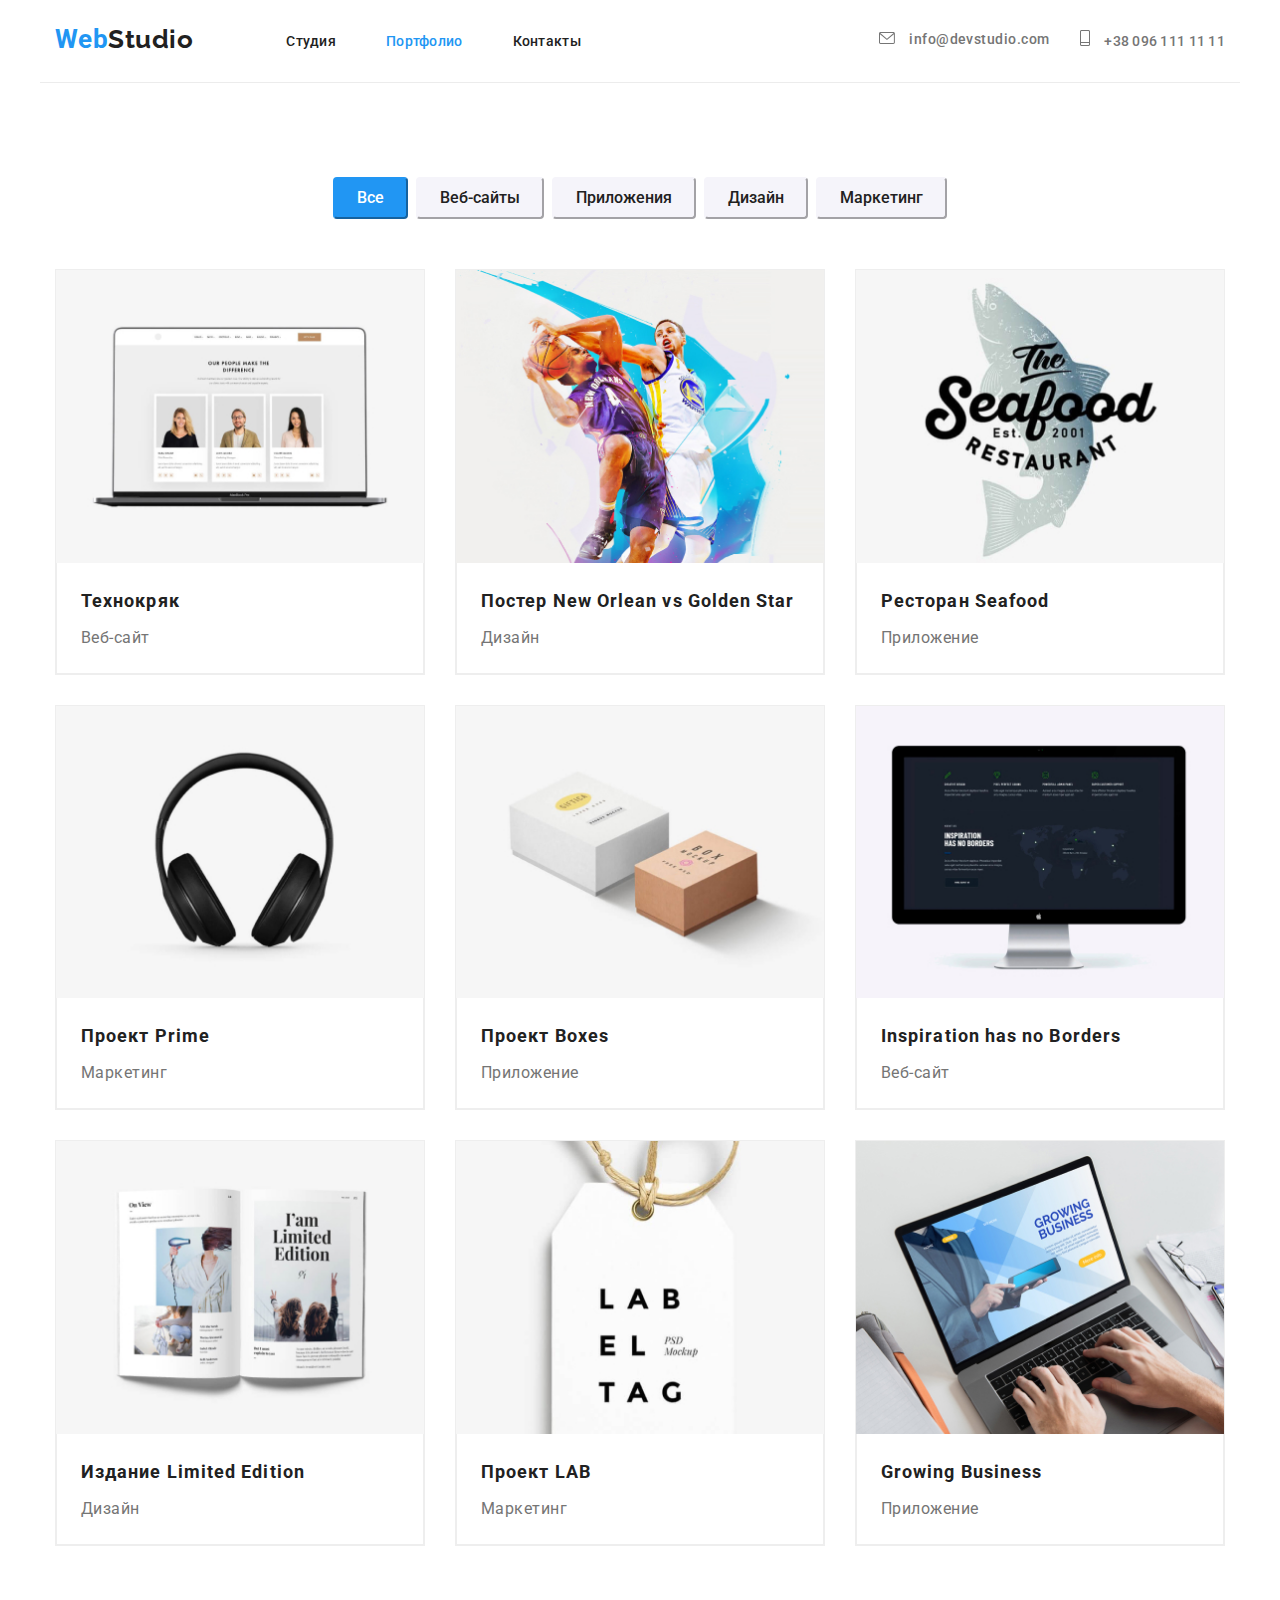
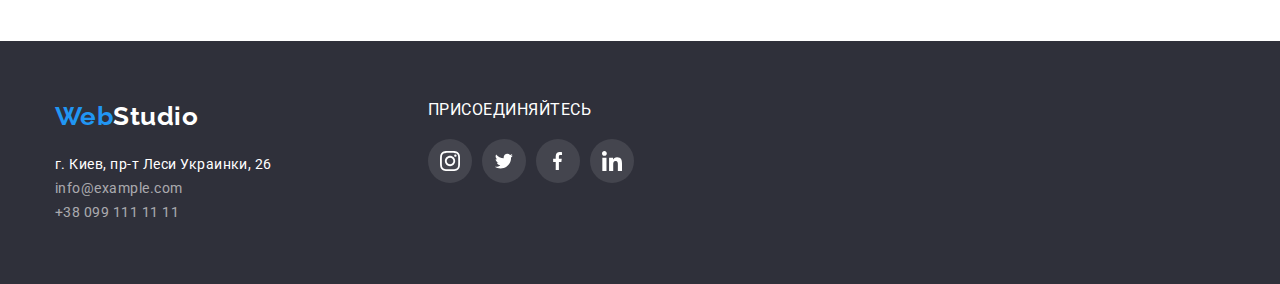
==== portfolio.html @ 3de935c5 "Добавлены декоративные элементы" ====
<!DOCTYPE html>
<html lang="en">
<head>
    <meta charset="UTF-8">
    <meta name="viewport" content="width=device-width, initial-scale=1.0">
    <title>Portfolio</title>
    <link href="https://fonts.googleapis.com/css2?family=Raleway:wght@700&family=Roboto:wght@400;500;700;900&display=swap" rel="stylesheet">
    <link rel="stylesheet" href="./css/normalize.css">
    <link rel="stylesheet" href="./css/styles.css">
  
</head>
<body>
    <header>
        <div class="container main-menu">

        <nav class="header">
            <span class="logo"><a href="./index.html" class="logo-accent">Web<span class="logo-regular">Studio</span></a></span>
            <ul class="site-nav">
              <li class="item"><a href="./index.html" class="link">Студия</a></li>
              <li class="item"><a href="./portfolio.html" class="link-current">Портфолио</a></li>
              <li class="item"><a href="" class="link">Контакты</a></li>
            </ul>
          </nav>
          <ul class="auth-nav">
            <li class="item"><svg class="icon-nav" width="16px" height="12px"> <use href="./images/symbol-defs.svg#mail"></use></svg>
                <a href="mailto:info@devstudio.com" class="mail-portfolio">info@devstudio.com</a></li>
            <li class="item"><svg class="icon-nav" width="10px" height="16px"> <use href="./images/symbol-defs.svg#phone"></use></svg>
                <a href="tel:+380961111111" class="tel">+38 096 111 11 11</a></li>
          </ul>
        </div>
    </header>
    <main>
        <section class="portfolio">
            <div class="container">
        <h1 class="hiden">Портфолио</h1>
            <ul class="button-list">
                <li><button class="current-button">Все</button> </li>
                <li class="btn"><button class="buttons">Веб-сайты</button></li>
                <li class="btn"><button class="buttons">Приложения</button></li>
                <li class="btn"><button class="buttons">Дизайн</button></li>
                <li class="btn"><button class="buttons">Маркетинг</button></li>
            </ul>
        <ul class="projects">
            <li class="project-item">
                <img src="./images/portfolio/tekhnokriak.jpg" 
                alt="Проект Технокряк" 
                width="370"
                height="294">
                <div class="description">
                    <h2 class= "project-title">Технокряк</h2>
                    <p class=about-project>Веб-сайт</p>
                </div>
            </li>
            <li class="project-item">
                <img src="./images/portfolio/orlean_vs_golden_star.jpg" 
                alt="Дизайн постера Новый Орлеан vs Голден Стар"
                width="370"
                height="294">
                <div class="description">
                    <h2 class= "project-title">Постер New Orlean vs Golden Star</h2>
                    <p class=about-project>Дизайн</p>
                </div>
            </li>
            <li class="project-item">
                <img src="./images/portfolio/seafood.jpg" 
                alt="Приложение для ресторана Seafood"
                width="370"
                height="294">
                <div class="description">
                    <h2 class= "project-title">Ресторан Seafood</h2>
                    <p class=about-project>Приложение</p>
                </div>
            </li>
            <li class="project-item">
                <img src="./images/portfolio/prime.jpg" 
                alt="Проект прайм"
                width="370"
                height="294">
                <div class="description">
                    <h2 class= "project-title">Проект Prime</h2>
                    <p class=about-project>Маркетинг</p>
                </div>
            </li>
            <li class="project-item">
                <img src="./images/portfolio/project_boxes.jpg" 
                alt="Проект boxes"
                width="370"
                height="294">
                <div class="description">
                    <h2 class= "project-title">Проект Boxes</h2>
                    <p class=about-project>Приложение</p>
                </div>
            </li>
            <li class="project-item">
                <img src="./images/portfolio/no_borders.jpg" 
                alt="Проект Inspiration has no Borders"
                width="370"
                height="294">
                <div class="description">
                    <h2 class= "project-title">Inspiration has no Borders</h2>
                    <p class=about-project>Веб-сайт</p>
                </div>
            </li>
            <li class="project-item">
                <img src="./images/portfolio/limited_edition.jpg" 
                alt="Проект Издание Limited Edition"
                width="370"
                height="294">
                <div class="description">
                    <h2 class= "project-title">Издание Limited Edition</h2>
                    <p class=about-project>Дизайн</p>
                </div>
            </li>
            <li class="project-item">
                <img src="./images/portfolio/lab.jpg" 
                alt="Проект LAB"
                width="370"
                height="294">
                <div class="description">
                    <h2 class= "project-title">Проект LAB</h2>
                    <p class=about-project>Маркетинг</p>
                </div>
            </li>
            <li class="project-item">
                <img src="./images/portfolio/growing-bussiness.jpg" 
                alt="Growing Business"
                width="370"
                height="294">
                <div class="description">
                    <h2 class= "project-title">Growing Business</h2>
                    <p class=about-project>Приложение</p>
                </div>
            </li>
        </ul>
    </div>
        </section>
    </main>
    <footer>
        <div class="container flex-container">
            <div class="flex-column"> 
        <div class="footer-logo"><a href="./index.html" class="logo-accent-footer">Web<span class="logo-white">Studio</span></a></div>
         <address>
            <span class="adr">г. Киев, пр-т Леси Украинки, 26 <br /></span>
           <a class="footer-contacts" href="mailto:info@example.com">info@example.com</a><br/>
           <a class="footer-contacts" href="tel:+38099111111">+38 099 111 11 11</a>
         </address>
        </div>
            <div class="flex-column">
                <span class="join">Присоединяйтесь</span>
                <ul class="social-links-footer">
                  <li class="footer-item"> <a class="link" href="https://www.instagram.com/"aria-label="Instagram">
                    <svg class="icon" width="20px" height="20px">  <use href="./images/symbol-defs.svg#instagram"></use> </svg> 
                  </a>
                </li>
                  <li class="footer-item">
                    <a class="link" href="https://twitter.com" aria-label="Twitter">
                      <svg class="icon" width="20px" height="16.25px"> <use href="./images/symbol-defs.svg#twitter"></use></svg>
                    </a> 
                  </li>
                  <li class="footer-item">
                    <a class="link" href="https://facebook.com" aria-label="Facebook">
                      <svg class="icon" width="10px" height="20px"> <use href="./images/symbol-defs.svg#facebook"></use></svg>
                    </a>
                  </li>
                  <li class="footer-item">
                    <a class="link" href="https://www.linkedin.com/"  aria-label="Linkedin">
                      <svg class="icon" width="20px" height="20px"> <use href="./images/symbol-defs.svg#linkedin"></use></svg>
                    </a>
                  </li>
                </ul>
          
              </div>
         </div>

        </div>
       </footer>
</body>
</html>
---- css/styles.css ----
:root {
    --main-color: #FFFFFF;
    --accent-color: #2196F3;
    --second-color:#F5F4FA;
    --main-font: 'Roboto', sans-serif;
    --accent-font: 'Raleway', sans-serif; 
    --primary-text-color: #757575;
    --second-text-color: #212121;
    --footer-background:#2F303A;
  }

  * {
    margin: 0;
    padding: 0;
    box-sizing: border-box;
  }

body {
    background-color:var(--main-color);
    font-family: var(--main-font);
    letter-spacing: 0.03em;
}

body li {
    list-style-type: none; 
}

li a {
    text-decoration: none;
}

 .container {
    box-sizing: border-box;
    width: 1200px;
    padding-left: 15px;
    padding-right: 15px;
    margin-left: auto;
    margin-right: auto;
} 

/* Главное меню сайта */
.main-menu {
    display: flex;
    justify-content: space-between;

    width: 1200px;
    padding-left: 15px;
    padding-right: 15px;

    border-bottom: 1px solid #ECECEC;
}

/* Меню-навигации */

.header {
    display: inherit;
}


.site-nav {
    display: flex;
    margin-left: 93px;
    padding: 0;
    align-items: center;
}

.site-nav .item {
    display: block;
    margin-right: 50px;
    margin-left: 0;
}

.site-nav .item:last-child {
    margin-right: 0px;
}


.auth-nav {
    display: flex;
    margin-top: 30px;
    margin-bottom: 32px;
    margin-left: 0; 
}


/* .auth-nav .item {
    display: inline-block;
    margin-right: 10px;
}  */

.icon-nav {
    /* width: 16px;
    max-height: 16px; */
    margin-right: 10px;
  }

/* .auth-nav .item:last-child {
margin-right: 0;

} */

/* Переназначила переменные для svg в меню */

.icon-nav:hover {
    --color1: var(--accent-color);
    --color5: var(--accent-color);
}

.icon-nav:hover,
.icon-nav:focus {
    fill: var(--accent-color);
}

/* Лого-марджины */

.logo {
    margin-top: 24px;
    margin-bottom: 25px;
}

.logo-accent {
    color:var(--accent-color);
    font-weight: 700;
    font-size: 26px;
    line-height: 1.2;
    text-decoration: none;
    }
    
.logo-accent:visited {
        text-decoration: none;
    }

.logo-regular {
        color: var(--second-text-color);
        font-family: var(--accent-font);
        font-style: normal;
        font-weight: 700;
        font-size: 26px;
        line-height: 1.2;
        text-decoration: none;
    }

   
.logo-regular:hover,
.logo-regular:active {
        color: var(--accent-color);
    }

.logo-accent:hover,
.logo-accent:active {
        color: var(--second-text-color);
    }

.mail {
    margin-right: 30px;
    text-decoration: none;
    color: var(--primary-text-color);
    font-weight: 500;
    font-size: 14px;
    line-height: 1.15;}

.mail:hover,
.mail:active {
       text-decoration: underline
       var(--accent-color);
       color: var(--accent-color);
    }

.mail-portfolio {
    margin-right: 30px;
    text-decoration: none;
    color: var(--primary-text-color);
    font-weight: 500;
    font-size: 14px;
    line-height: 1.15;}

.mail-portfolio:hover,
.mail-portfolio:active {
                 text-decoration: underline
                 var(--accent-color);
                 color: var(--accent-color);
               }

.tel {
    color: var(--primary-text-color);
    font-weight: 500;
    font-size: 14px;
    line-height: 1.15;
    letter-spacing: 0.02em;
    text-decoration: none;
}


.tel:hover,
.tel:focus {
text-decoration: underline; color: var(--accent-color);
}
 
.site-nav a{
    text-decoration: none;
    color: var(--second-text-color);
    font-weight: 500;
    font-size: 14px;
    line-height: 1.15;
    letter-spacing: 0.02em;}


.site-nav .link-current {
    color: var(--accent-color);}


.link:hover,
.link:focus {
        color: var(--accent-color);
    }

    /* Секция Герой */
        
.hero {
    max-width: 1600px;
    height: 600px;
    margin-left: auto;
    margin-right: auto;
    background-color: #2F303A;
    background-image: linear-gradient(to right, 
    rgba(47, 48, 58, 0.4),
    rgba(47, 48, 58, 0.4)), url(../images/hero.jpg);
    background-position: center;
    background-repeat: no-repeat;
    background-size: cover;
    padding-top: 200px;
    padding-bottom: 200px;
    text-align: center;
    }

.hero h1 {
    margin-bottom: 30px;
    color: #ffffff;
    font-weight: 900;
    font-size: 44px;
    line-height: 1.37;
    text-align: center;
    letter-spacing: 0.06em;
    text-transform: uppercase;
}

.button {

    box-shadow: 0px 4px 4px rgba(0, 0, 0, 0.15);
    display: inline-block;
    text-align: center;
    padding: 10px 32px;
    border-radius: 4px;

    background-color: var(--accent-color);
    color: #ffffff;
    text-decoration: none;
    font-weight: 700;
    font-size: 16px;
    line-height: 1.88;
    letter-spacing: 0.06em;
}

.button:hover,
.button:focus {
    text-decoration: underline;
    color: var(--main-color)
}
/* Main section Наши преимущества*/

.main {
    padding-top: 94px;
    padding-bottom: 94px;
   }

.main-element {
    display: flex;
    flex-direction: inherit;
}

.icon-features {
    display: inline-flex;
    justify-content: center;
    margin-bottom: 30px;
    padding-top: 25px;
    padding-bottom: 25px;
    width: 270px;
    height: 120px;
    background: var(--second-color);
    border-radius: 4px;
}

.element {
    justify-content: space-between;
    width: calc((100% - 90px) /4);
    margin-right: 30px;
    text-align: left;
}

.element:last-child {
    margin-right: 0px;
}

.section-title {
    margin-bottom: 10px;
    color: var(--second-text-color);
    font-weight: 700;
    font-size: 14px;
    line-height: 1.15;
    text-transform: uppercase;
}


.section-title p {
    color: var(--primary-text-color);
    font-weight: 400;
    font-size: 14px;
    line-height: 1.72;
    
}
.about-us {
    color: var(--primary-text-color);
    font-weight: 400;
    font-size: 14px;
    line-height: 1.72;
}

/* Чем мы занимаемся */

.our-work {
    margin-top: 0;
    margin-bottom: 50px;
    color:  var(--second-text-color);
    font-weight: 700;
    font-size: 36px;
    line-height: 1.17;
    text-align: center;
}

.about-our-work{
    padding-bottom: 94px;
}

/* Секция чем мы занимаемся */
.we-in-images {
    margin-bottom: 0;
    margin-top: 0;
    display: flex;
    padding-left: 0px;
}
.card {
    margin-top: 0;
    margin-bottom: 0;
    margin-right: 30px;}
   

 .card:last-child {
     margin-right: 0px;
 }

 .card:first-child {
     margin-left: 0px;
 }

/* Секция наша команда */

.social-links {
    display: flex;
    justify-content: center;
}


.social-links .icon {
    fill: #AFB1B8;
}

.item-team .link:hover {
   background: var(--accent-color);
   fill: var(--main-color)
}

.social-links .item-team:not(:last-child){
    margin-right: 10px;
}


.item-team .link .icon:hover {
    fill: var(--main-color);
}

.item-team .link {
    display: flex;
    justify-content: center;
    align-items: center;
    width: 44px;
    height: 44px;
    background: var(--main-font);
    border-radius: 50%;
}

.our-team {
    padding-top: 94px;
    padding-bottom: 94px;

    text-align: center;
    background-color: var(--second-color);}


.our-team-title {
    margin-bottom: 50px;
    margin-top: 0;

    font-weight: bold;
    font-size: 36px;
    line-height: 1.17;
    text-align: center;
    letter-spacing: 0.03em;
    
}

.members {
    margin: 0;
    display: flex;
    justify-content: space-between;
    padding-left: 0;
}

.member {
    box-shadow: 0px 1px 3px rgba(0, 0, 0, 0.12), 0px 1px 1px rgba(0, 0, 0, 0.14), 0px 2px 1px rgba(0, 0, 0, 0.2);
    border-radius: 0px 0px 4px 4px;
    padding-bottom: 30px;
    background-color: #fff;
    width: calc((100% - 90px) /4);
    margin-right: 30px;

}

.member:nth-last-child(-n + 4) {
    margin-bottom: 0;
}

.member:last-child {
    margin-right: 0;
}

.team-members {
    margin-top: 30px;
    margin-bottom: 10px;
    color: var(--second-text-color);
    font-weight: 500;
    font-size: 16px;
    line-height: 1.19;
}
.team-p {
    margin-bottom: 16px;
    color: var(--primary-text-color);
    font-weight: 400;
    font-size: 16px;
    line-height: 1.19;
}

/* Секция постоянные клиенты */

.our-clients {
    padding-top: 94px;
    padding-bottom: 94px;
}

.list-clients .link-client {
    display: flex;
    justify-content: center;
    align-items: center;
}

 .link-client {
    justify-items: center;
    width: 170px;
    height: 90px;
    border: 1px solid #AFB1B8;
    border-radius: 4px;
}

.item-client .icon {
    fill: #AFB1B8;
}

 .link-client .icon:hover,
 .link-client .icon:focus {
   fill: var(--accent-color);
}

.link-client:hover,
.link-client:focus {
    border: 1px solid var(--accent-color);
}

.item-client:not(:last-child) {
    margin-right: 30px;}

.list-clients {
    display: flex;
    justify-content: center;
    align-items: center;
} 

.clients-title {
    margin-bottom: 50px;
    font-weight: 700;
    font-size: 36px;
    line-height: 1.17;
    text-align: center;
    letter-spacing: 0.03em;
    color: var(--second-text-color);
}

/* Подвал */

.flex-container {
    display: flex;
    flex-direction: row;
}

.flex-column {
margin-right: 156px;
}

.join {
    display: block;
    margin-bottom: 20px;
    color: var(--main-color);
    text-transform: uppercase;
  
}

.footer-item:not(:last-child) {
    margin-right: 10px;
}

.social-links-footer {
    display: flex;
}

.social-links-footer .icon {
    fill: var(--main-color);
}


.footer-item .link {

    display: flex;
    justify-content: center;
    align-items: center;
    width: 44px;
    height: 44px;
    background: rgba(255, 255, 255, 0.1);
    border-radius: 50%;
    
}

.footer-item .link:hover {
    background: var(--accent-color);
}

footer {
    padding-top: 60px;
    padding-bottom: 60px;
    justify-content: flex-start;
    background-color: var(--footer-background);
}
.logo-white {
    color: #ffffff;
    text-decoration: none;
}
.logo-accent-footer {
    color: var(--accent-color);
    text-decoration: none;
}
.footer-logo {
    margin-bottom: 20px;
    font-family: var(--accent-font);
    font-style: normal;
    font-weight: 700;
    font-size: 26px;
    line-height: 1.20;
    text-decoration: none;
}

.footer-logo:hover,
.footer-logo:focus,
.footer-logo:active {
                color: var(--accent-color);
            }

address {
    margin: 0;
    color: #ffffff;
    font-style: normal;
    font-weight: 400;
    font-size: 14px;
    line-height: 1.72;
}

.adr {
   margin-bottom: 9px;
   margin-top: 0;
}

.footer-contacts:last-child {
    margin-bottom: 0;
}

.footer-contacts {
    margin-bottom: 9px;
    margin-top: 0px;
    color: rgba(255, 255, 255, 0.6);
    font-weight: 400;
    font-size: 14px;
    line-height: 1.72;
    text-decoration: none;
}

.footer-contacts:active,
.footer-contacts:focus,
.footer-contacts:hover { 
    text-decoration: underline;
    color: var(--accent-color); 
}

/* Portfolio-page */

/* Скрытый заголовок */
.hiden {
    display: none;

}
/* Разделы Портфолио (список фильтров-кнопок)*/
.button-list {
    margin-bottom: 50px;
    margin-top: 0;
    display: flex;
    justify-content: center;}
   

.current-button {
    margin-right: 8px;
    padding-top: 6px;
    padding-bottom: 6px;
    padding-left: 22px;
    padding-right: 22px;

    border-radius: 4px;
    border-color: var(--accent-color);
    background: var(--accent-color);
    color: #ffffff;
    font-weight: 500;
    font-size: 16px;
    line-height: 1.63;
   }
               
.buttons {
    
    padding-top: 6px;
    padding-bottom: 6px;
    padding-left: 22px;
    padding-right: 22px;

    border-color: var(--second-color);
    border-radius: 4px;

    background:var(--second-color);
    color: var(--second-text-color);
    font-weight: 500;
    font-size: 16px;
    line-height: 1.63;
}    

.btn {
    margin-right: 8px;
}
.btn:last-child {
    margin-right: 0;
}




/* Убрала черную рамку с кнопок при нажатии */

.buttons:active, 
.buttons:focus {
    outline: none;
}

.current-button:active,
.current-button:focus {
    outline: none;
}

/* Секция Портфолио */
.portfolio {
    padding-top: 94px;
    padding-bottom: 95px;
}

/* Наши проекты*/
.projects {
    display: flex;
    flex-wrap: wrap;
    padding-left: 0;
}

.project-item:hover {
box-shadow: 0px 1px 1px rgba(0, 0, 0, 0.12), 0px 4px 4px rgba(0, 0, 0, 0.06), 1px 4px 6px rgba(0, 0, 0, 0.16);
}

.project-item {
    width: calc((100% - 60px) /3);

    margin-right: 30px;
    margin-bottom: 30px;     

    /* background: #FFFFFF; */
    padding-bottom: 0;
    border: 1px solid #EEEEEE;
    }
    
    img {
        display: block;
        max-width: 100%;
        height: auto;
    }
    /* Чистим каждый 3-й правый марджин */
.project-item:nth-child(3n) {
    margin-right: 0;
    }
    
    /* Чистим последние нижние 3 марджина */
.project-item:nth-last-child(-n+3) {
    margin-bottom: 0;
}

.description {
    padding-top: 20px;  
    padding-bottom: 20px;  
    padding-left: 24px;
    padding-right: 24px;
    justify-content: flex-start;
   
    border-bottom: 1px solid #EEEEEE;
    border-right: 1px solid #EEEEEE;
    border-left: 1px solid #EEEEEE;}

.project-title {
    margin: 0;
    padding-bottom: 4px;
    color: var(--second-text-color);
    font-weight: 700;
    font-size: 18px;
    line-height: 2;
    letter-spacing: 0.06em;
    }      

.about-project {
    margin: 0;
    padding-top: 0;

    color: var(--primary-text-color);
    font-weight: 400;
    font-size: 16px;
    line-height: 1.88;
}
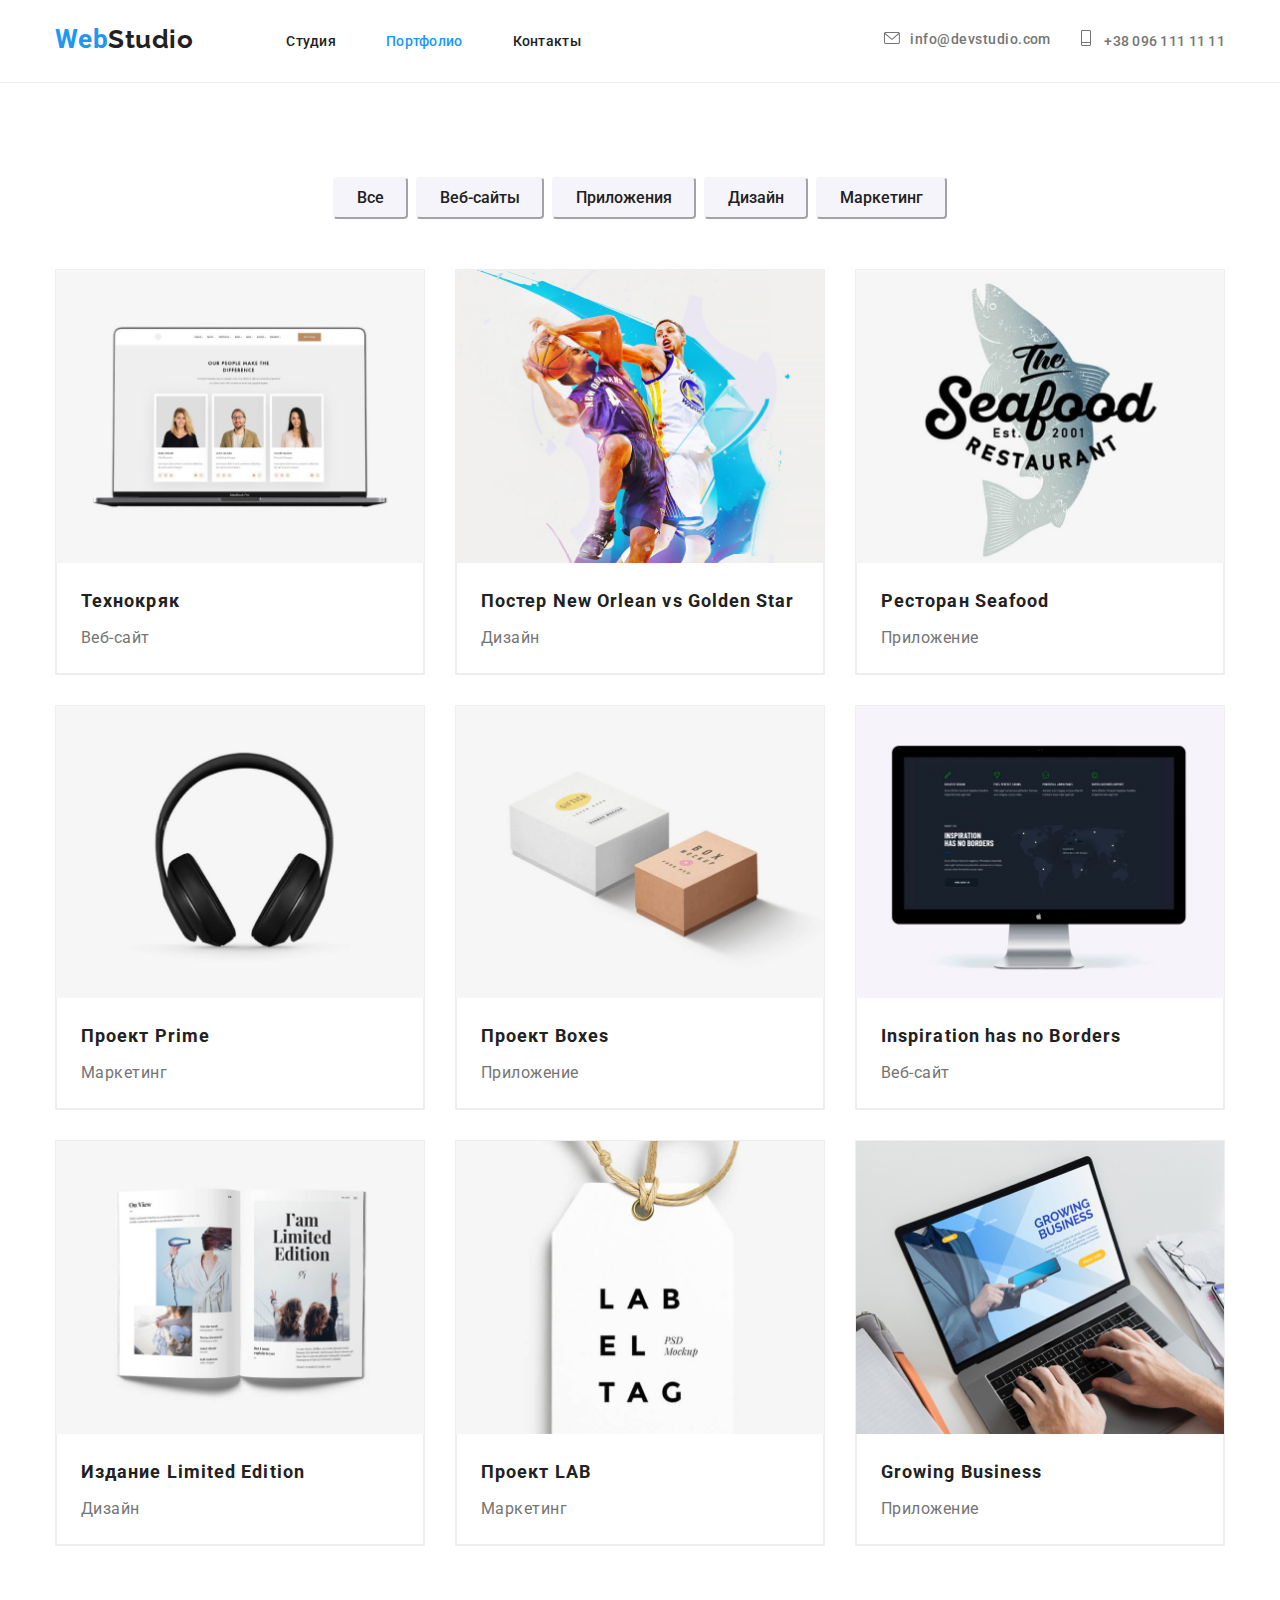
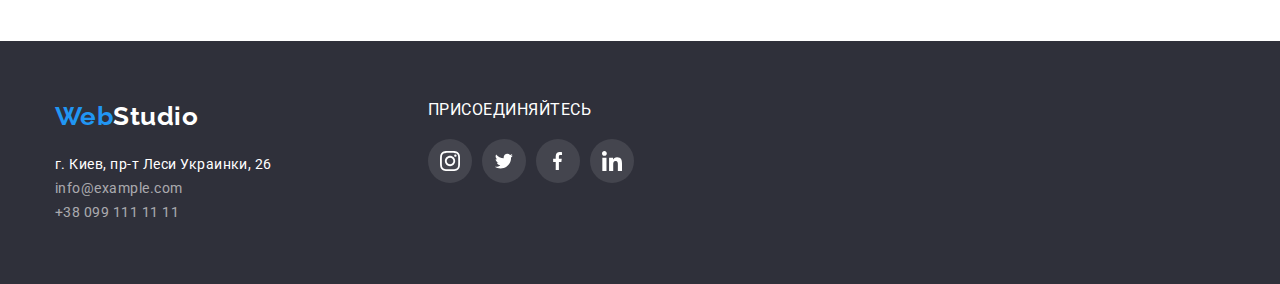
==== commit 93cc167c: "edit" ====
--- a/portfolio.html
+++ b/portfolio.html
@@ -22,10 +22,13 @@
             </ul>
           </nav>
           <ul class="auth-nav">
-            <li class="item"><svg class="icon-nav" width="16px" height="12px"> <use href="./images/symbol-defs.svg#mail"></use></svg>
-                <a href="mailto:info@devstudio.com" class="mail-portfolio">info@devstudio.com</a></li>
-            <li class="item"><svg class="icon-nav" width="10px" height="16px"> <use href="./images/symbol-defs.svg#phone"></use></svg>
-                <a href="tel:+380961111111" class="tel">+38 096 111 11 11</a></li>
+            <li class="item">
+                <a href="mailto:info@devstudio.com" class="mail"><svg class="icon-nav" width="16px" height="12px"> <use href="./images/symbol-defs.svg#mail">
+                </use></svg>info@devstudio.com</a></li>
+            <li class="item">
+                <a href="tel:+380961111111" class="tel"><svg class="icon-nav" width="10px" height="16px"> <use href="./images/symbol-defs.svg#phone"></use></svg>
+                    +38 096 111 11 11
+                </a></li>
           </ul>
         </div>
     </header>
@@ -34,7 +37,7 @@
             <div class="container">
         <h1 class="hiden">Портфолио</h1>
             <ul class="button-list">
-                <li><button class="current-button">Все</button> </li>
+                <li class="btn"><button class="buttons">Все</button> </li>
                 <li class="btn"><button class="buttons">Веб-сайты</button></li>
                 <li class="btn"><button class="buttons">Приложения</button></li>
                 <li class="btn"><button class="buttons">Дизайн</button></li>
--- a/css/styles.css
+++ b/css/styles.css
@@ -47,13 +47,19 @@
     padding-left: 15px;
     padding-right: 15px;
 
+}
+
+/* Меню-навигации */
+
+header {
     border-bottom: 1px solid #ECECEC;
-}
-
-/* Меню-навигации */
+
+}
+
 
 .header {
     display: inherit;
+
 }
 
 
@@ -81,12 +87,6 @@
     margin-bottom: 32px;
     margin-left: 0; 
 }
-
-
-/* .auth-nav .item {
-    display: inline-block;
-    margin-right: 10px;
-}  */
 
 .icon-nav {
     /* width: 16px;
@@ -94,14 +94,9 @@
     margin-right: 10px;
   }
 
-/* .auth-nav .item:last-child {
-margin-right: 0;
-
-} */
-
 /* Переназначила переменные для svg в меню */
 
-.icon-nav:hover {
+/* .icon-nav:hover {
     --color1: var(--accent-color);
     --color5: var(--accent-color);
 }
@@ -109,7 +104,7 @@
 .icon-nav:hover,
 .icon-nav:focus {
     fill: var(--accent-color);
-}
+} */
 
 /* Лого-марджины */
 
@@ -159,27 +154,30 @@
     font-size: 14px;
     line-height: 1.15;}
 
+/* .icon-nav {
+    fill: var(--primary-text-color)
+} */
+
+.auth-nav .mail {
+    fill: var(--primary-text-color);
+
+}
+
+.auth-nav .tel {
+    fill: var(--primary-text-color);
+}
+
+
+.icon-nav:hover,
+.icon-nav:active {
+       fill: var(--accent-color);
+    }
+
 .mail:hover,
 .mail:active {
-       text-decoration: underline
-       var(--accent-color);
-       color: var(--accent-color);
-    }
-
-.mail-portfolio {
-    margin-right: 30px;
-    text-decoration: none;
-    color: var(--primary-text-color);
-    font-weight: 500;
-    font-size: 14px;
-    line-height: 1.15;}
-
-.mail-portfolio:hover,
-.mail-portfolio:active {
-                 text-decoration: underline
-                 var(--accent-color);
-                 color: var(--accent-color);
-               }
+    color: var(--accent-color);
+       fill: var(--accent-color);
+    }
 
 .tel {
     color: var(--primary-text-color);
@@ -190,10 +188,10 @@
     text-decoration: none;
 }
 
-
-.tel:hover,
+.tel:hover, 
 .tel:focus {
-text-decoration: underline; color: var(--accent-color);
+    color: var(--accent-color);
+    fill: var(--accent-color);
 }
  
 .site-nav a{
@@ -384,7 +382,8 @@
 }
 
 
-.item-team .link .icon:hover {
+.item-team .link:hover .icon {
+    color: var(--main-color);
     fill: var(--main-color);
 }
 
@@ -432,7 +431,6 @@
     background-color: #fff;
     width: calc((100% - 90px) /4);
     margin-right: 30px;
-
 }
 
 .member:nth-last-child(-n + 4) {
@@ -484,9 +482,9 @@
     fill: #AFB1B8;
 }
 
- .link-client .icon:hover,
- .link-client .icon:focus {
-   fill: var(--accent-color);
+.link-client:hover .icon,
+.link-client:focus .icon {
+  fill: var(--accent-color);
 }
 
 .link-client:hover,
@@ -554,7 +552,6 @@
     height: 44px;
     background: rgba(255, 255, 255, 0.1);
     border-radius: 50%;
-    
 }
 
 .footer-item .link:hover {
@@ -589,7 +586,7 @@
 .footer-logo:focus,
 .footer-logo:active {
                 color: var(--accent-color);
-            }
+}
 
 address {
     margin: 0;
@@ -622,8 +619,8 @@
 .footer-contacts:active,
 .footer-contacts:focus,
 .footer-contacts:hover { 
-    text-decoration: underline;
-    color: var(--accent-color); 
+    text-decoration: underline var(--accent-color);
+    /* color: var(--accent-color);  */
 }
 
 /* Portfolio-page */
@@ -640,23 +637,6 @@
     display: flex;
     justify-content: center;}
    
-
-.current-button {
-    margin-right: 8px;
-    padding-top: 6px;
-    padding-bottom: 6px;
-    padding-left: 22px;
-    padding-right: 22px;
-
-    border-radius: 4px;
-    border-color: var(--accent-color);
-    background: var(--accent-color);
-    color: #ffffff;
-    font-weight: 500;
-    font-size: 16px;
-    line-height: 1.63;
-   }
-               
 .buttons {
     
     padding-top: 6px;
@@ -681,18 +661,16 @@
     margin-right: 0;
 }
 
-
+.buttons:hover {
+color: var(--main-color);
+background: var(--accent-color);
+}
 
 
 /* Убрала черную рамку с кнопок при нажатии */
 
 .buttons:active, 
 .buttons:focus {
-    outline: none;
-}
-
-.current-button:active,
-.current-button:focus {
     outline: none;
 }
 
